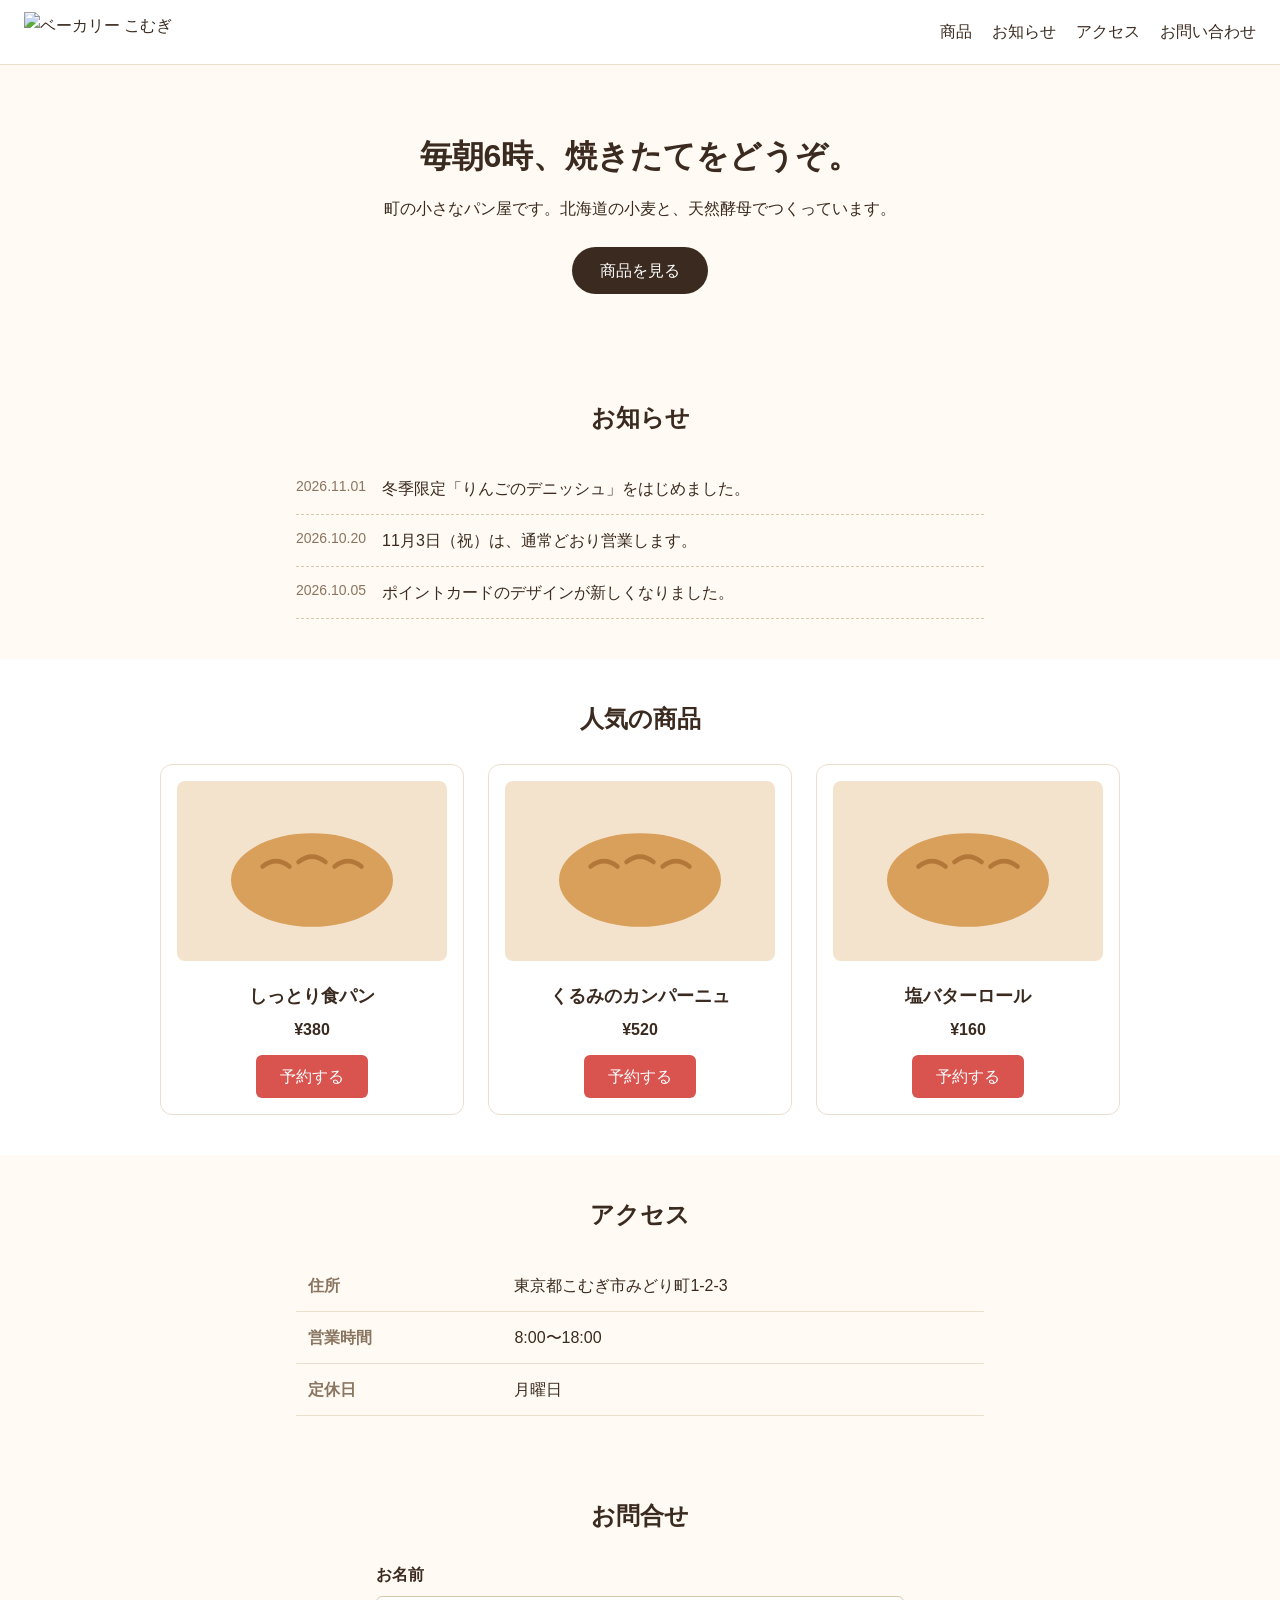
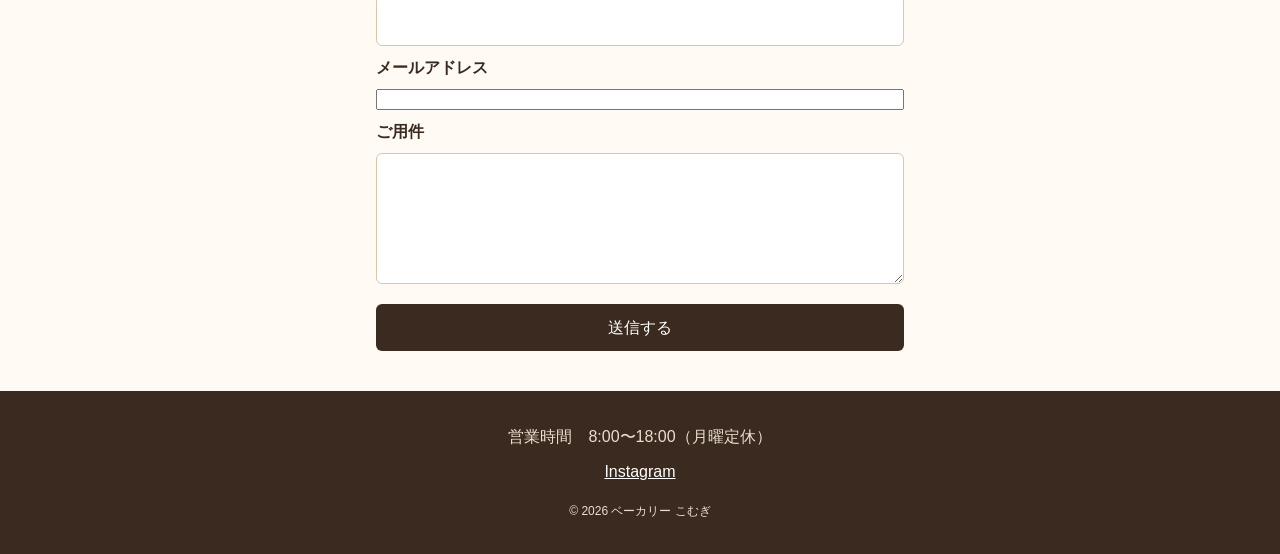
==== 20261106/index.html @ 6bb955ef "261106 受け取ったまま" ====
<!DOCTYPE html>
<html lang="ja">
<head>
  <meta charset="UTF-8">
  <meta name="viewport" content="width=device-width, initial-scale=1.0">
  <title>Document</title>
  <link rel="stylesheet" href="css/style.css">
</head>
<body>
  <header class="site-header">
    <img class="site-header__logo" src="images/logo.svg" alt="ベーカリー こむぎ">
    <nav>
      <ul class="site-header__nav">
        <li><a class="site-header__link" href="#products">商品</a></li>
        <li><a class="site-header__link" href="#news">お知らせ</a></li>
        <li><a class="site-header__link" href="#acess">アクセス</a></li>
        <li><a class="site-header__link" href="#contact">お問い合わせ</a></li>
      </ul>
    </nav>
  </header>

  <div class="hero">
    <h1 class="hero__title">毎朝6時、焼きたてをどうぞ。</h1>
    <p class="hero__text">町の小さなパン屋です。北海道の小麦と、天然酵母でつくっています。</p>
    <a class="hero__button" href="#products">商品を見る</a>
  </div>

  <section class="news" id="news">
    <h2 class="section-title">お知らせ</h2>
    <ul class="newsList">
      <li class="newsList-item"><span class="date">2026.11.01</span><span class="text">冬季限定「りんごのデニッシュ」をはじめました。</span></li>
      <li class="newsList-item"><span class="date">2026.10.20</span><span class="text">11月3日（祝）は、通常どおり営業します。</span></li>
      <li class="newsList-item"><span class="date">2026.10.05</span><span class="text">ポイントカードのデザインが新しくなりました。</span></li>
    </ul>
  </section>

  <section class="products" id="products">
    <h2 class="section-title">人気の商品</h2>
    <div class="products__list">
      <div class="product-card">
        <img class="product-card__image" src="img/bread.svg">
        <h3 class="product-card__name">しっとり食パン</h3>
        <p class="product-card__price">¥380</p>
        <a class="product-card__button" href="#contact">予約する</a>
      </div>
      <div class="product-card">
        <img class="product-card__image" src="img/bread.svg">
        <h3 class="product-card__name">くるみのカンパーニュ</h3>
        <p class="product-card__price">¥520</p>
        <a class="product-card__button" href="#contact">予約する</a>
      </div>
      <div class="product-card">
        <img class="product-card__image" src="img/bread.svg">
        <h3 class="product-card__name">塩バターロール</h3>
        <p class="product-card__price">¥160</p>
        <a class="product-card__button" href="#contact">予約する</a>
      </div>
    </div>
    </div>
  </section>

  <section class="access" id="access">
    <h2 class="section-title">アクセス</h2>
    <table class="access__table">
      <tr><th>住所</th><td>東京都こむぎ市みどり町1-2-3</td></tr>
      <tr><th>営業時間</th><td>8:00〜18:00</td></tr>
      <tr><th>定休日</th><td>月曜日</td></tr>
    </table>
  </section>

  <section class="contact" id="contact">
    <h2 class="section-title">お問合せ</h2>
    <form class="contact__form">
      <label class="contact__label" for="name">お名前</label>
      <input class="contact__input" type="text" id="username" name="name">
      <label class="contact__label" for="email">メールアドレス</label>
      <input type="email" id="email" name="email">
      <label class="contact__label" for="message">ご用件</label>
      <textarea class="contact__input" id="message" name="message" rows="4"></textarea>
      <button class="contact__button" type="submit">送信する</button>
    </form>
  </section>

  <footer class="site-footer">
    <p class="site-footer__hours">営業時間　8:00〜18:00（月曜定休）</p>
    <a class="site-footer__link" href="">Instagram</a>
    <p class="site-footer__copy">© 2026 ベーカリー こむぎ</p>
  </footer>
</body>
</html>
---- 20261106/css/style.css ----
/* ベーカリー こむぎ */
* {
  box-sizing: border-box;
}

body {
  margin: 0;
  font-family: sans-serif;
  color: #3a2a1f;
  background: #fffaf3;
  line-height: 1.7;
}

/* ===== ヘッダー ===== */
.site-header {
  display: flex;
  justify-content: space-between;
  align-items: center;
  padding: 12px 24px;
  background: #fff;
  border-bottom: 1px solid #eadfce;
}

.site-header__logo {
  height: 40px;
}

.site-header__nav {
  display: flex;
  gap: 20px;
  margin: 0;
  padding: 0;
  list-style: none;
}

.site-header__link {
  color: #3a2a1f;
  text-decoration: none;
}

/* ===== メインビジュアル ===== */
.hero {
  width: 1100px;
  margin: 0 auto;
  padding: 64px 24px;
  text-align: center;
}

.hero__title {
  margin: 0 0 12px;
  font-size: 32px;
}

.hero__text {
  margin: 0 0 24px;
}

.hero__button {
  display: inline-block;
  padding: 10px 28px;
  border-radius: 999px;
  background: #3a2a1f;
  color: #fff;
  text-decoration: none;
}

/* ===== 見出し ===== */
.section-title {
  margin: 0 0 24px;
  font-size: 24px;
  text-align: center;
}

/* ===== お知らせ ===== */
.news {
  max-width: 720px;
  margin: 0 auto;
  padding: 40px 16px;
}

.newsList {
  margin: 0;
  padding: 0;
  list-style: none;
}

.newsList-item {
  display: flex;
  gap: 16px;
  padding: 12px 0;
  border-bottom: 1px dashed #d8c7ae;
}

.date {
  color: #8a7560;
  font-size: 14px;
}

/* ===== 商品 ===== */
.products {
  padding: 40px 16px;
  background: #fff;
}

.products__list {
  display: flex;
  gap: 24px;
  max-width: 960px;
  margin: 0 auto;
}

.product-card {
  flex: 1;
  padding: 16px;
  border: 1px solid #eadfce;
  border-radius: 12px;
  text-align: center;
}

.product-card__image {
  width: 100%;
  border-radius: 8px;
}

.product-card__name {
  margin: 12px 0 4px;
  font-size: 18px;
}

.product-card__price {
  margin: 0 0 12px;
  font-weight: bold;
}

.products .product-card .product-card__button {
  display: inline-block;
  padding: 8px 24px;
  border-radius: 6px;
  background: #d9534f;
  color: #fff;
  text-decoration: none;
}

.product-card__button:hover {
  background: #a63f2c;
}

/* ===== アクセス ===== */
.access {
  max-width: 720px;
  margin: 0 auto;
  padding: 40px 16px;
}

.access__table {
  width: 100%;
  border-collapse: collapse;
}

.access__table th,
.access__table td {
  padding: 12px;
  border-bottom: 1px solid #eadfce;
  text-align: left;
}

.access__table th {
  width: 30%;
  color: #8a7560;
}

/* ===== お問い合わせ ===== */
.contact {
  max-width: 560px;
  margin: 0 auto;
  padding: 40px 16px;
}

.contact__form {
  display: grid;
  gap: 8px;
}

.contact__label {
  font-weight: bold;
}

.contact__input {
  padding: 10px;
  border: 1px solid #d8c7ae;
  border-radius: 6px;
  font: inherit;
}

.contact__input:focus {
  outline: 3px solid #c8553d;
}

.contact__button {
  margin-top: 12px;
  padding: 10px;
  border: none;
  border-radius: 6px;
  background: #3a2a1f;
  color: #fff;
  font: inherit;
}

/* ===== フッター ===== */
.site-footer {
  padding: 32px 16px;
  background: #3a2a1f;
  color: #eadfce;
  text-align: center;
}

.site-footer__hours {
  margin: 0 0 8px;
}

.site-footer__link {
  color: #fff;
}

.site-footer__copy {
  margin: 16px 0 0;
  font-size: 12px;
}

@media (max-width: 600px) {
  .site-header {
    flex-direction: column;
    gap: 8px;
  }

  .products__list {
    flex-direction: column;
  }
}
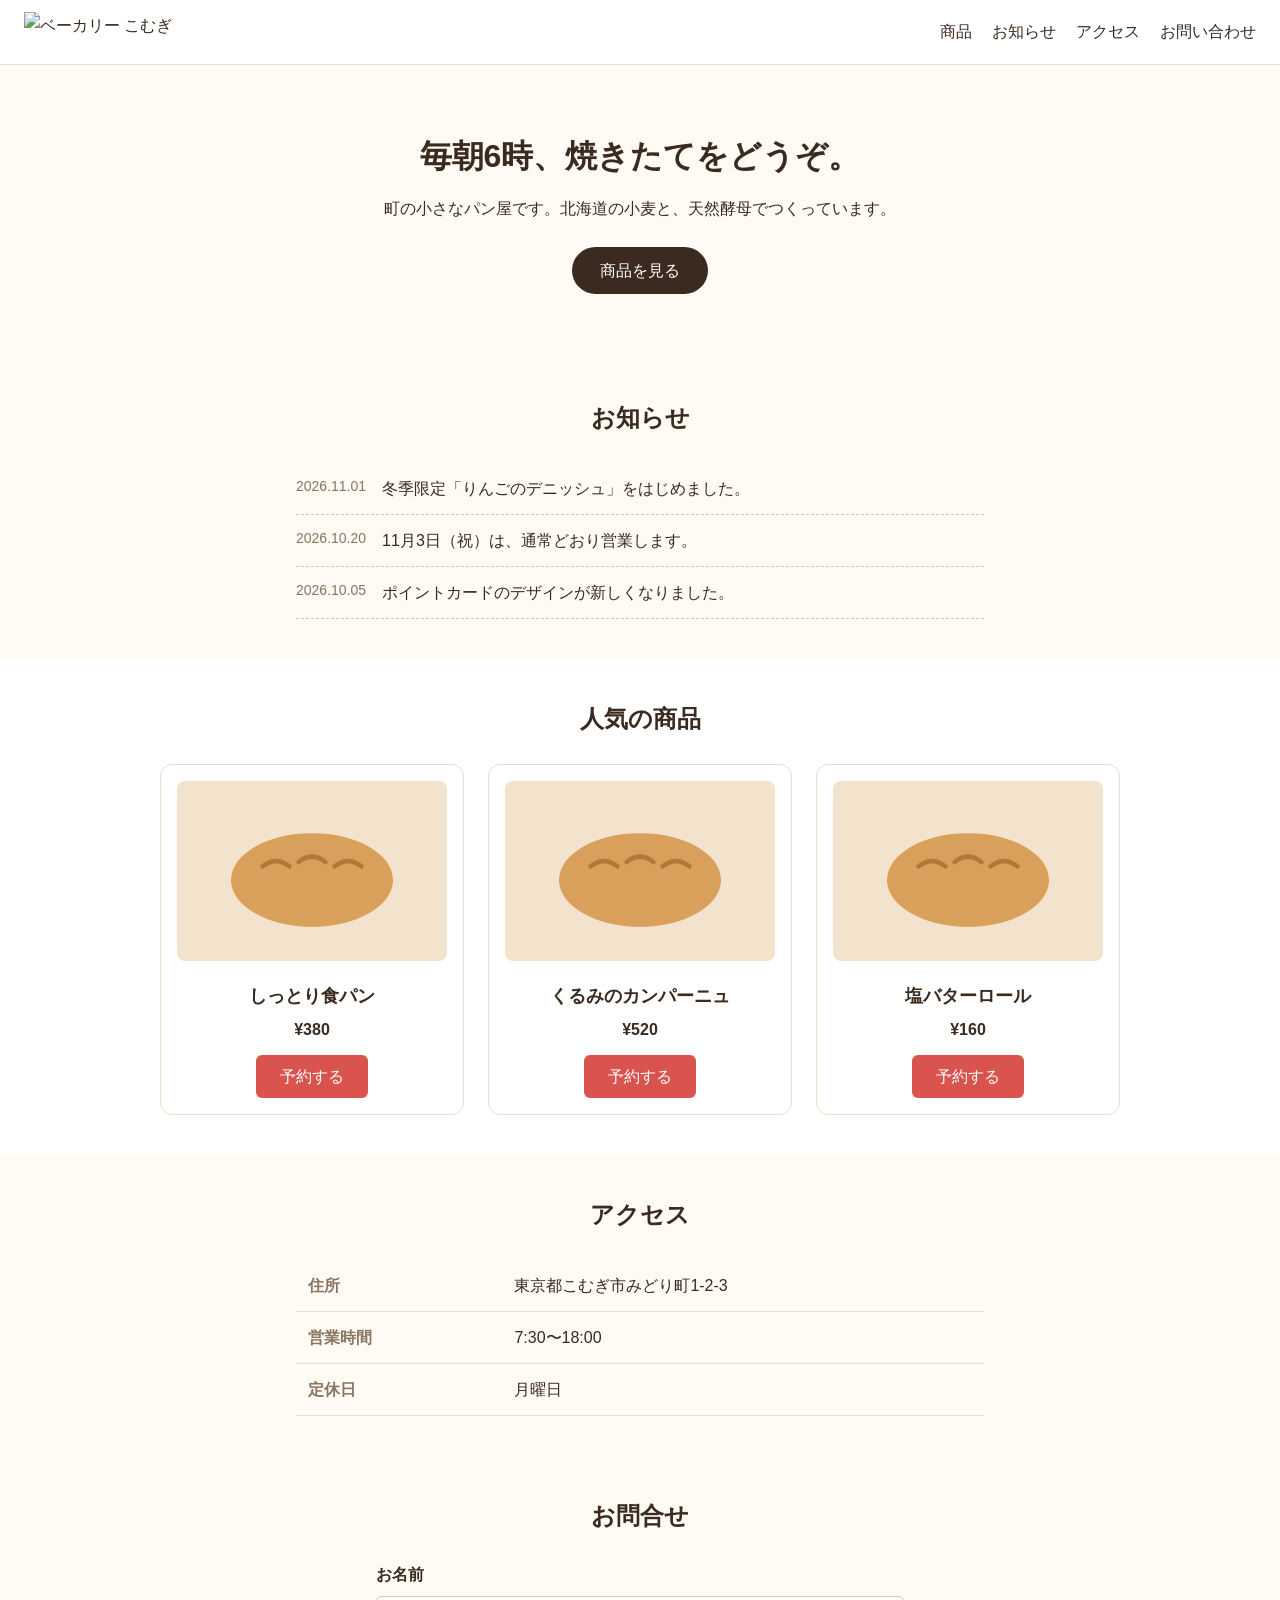
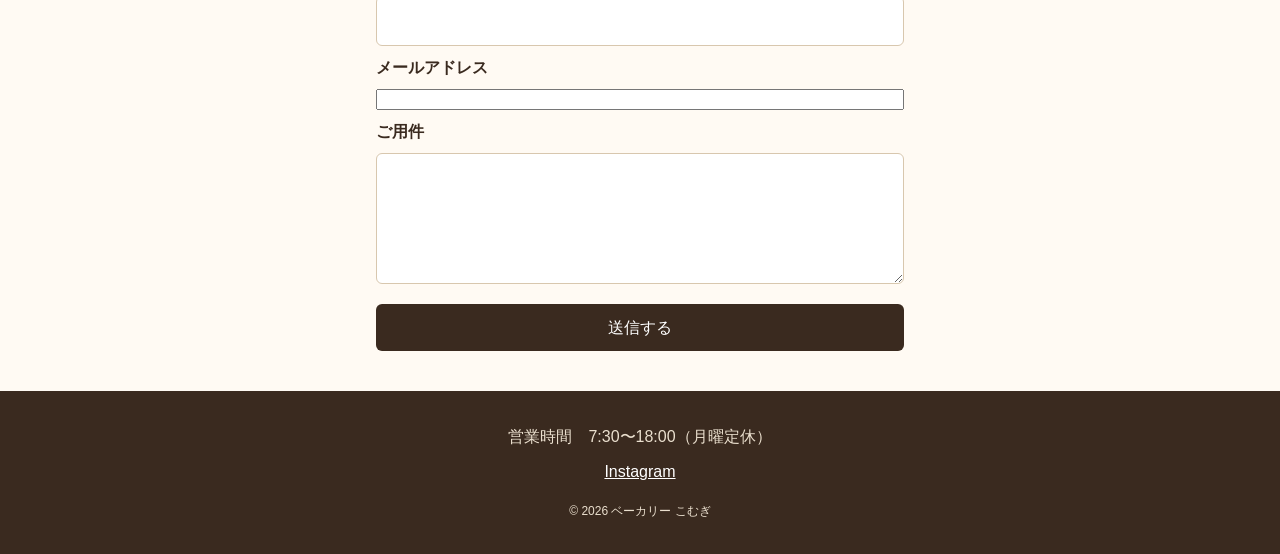
==== commit 97a509ca: "KMG-101" ====
--- a/20261106/index.html
+++ b/20261106/index.html
@@ -63,7 +63,7 @@
     <h2 class="section-title">アクセス</h2>
     <table class="access__table">
       <tr><th>住所</th><td>東京都こむぎ市みどり町1-2-3</td></tr>
-      <tr><th>営業時間</th><td>8:00〜18:00</td></tr>
+      <tr><th>営業時間</th><td>7:30〜18:00</td></tr>
       <tr><th>定休日</th><td>月曜日</td></tr>
     </table>
   </section>
@@ -82,7 +82,7 @@
   </section>
 
   <footer class="site-footer">
-    <p class="site-footer__hours">営業時間　8:00〜18:00（月曜定休）</p>
+    <p class="site-footer__hours">営業時間　7:30〜18:00（月曜定休）</p>
     <a class="site-footer__link" href="">Instagram</a>
     <p class="site-footer__copy">© 2026 ベーカリー こむぎ</p>
   </footer>
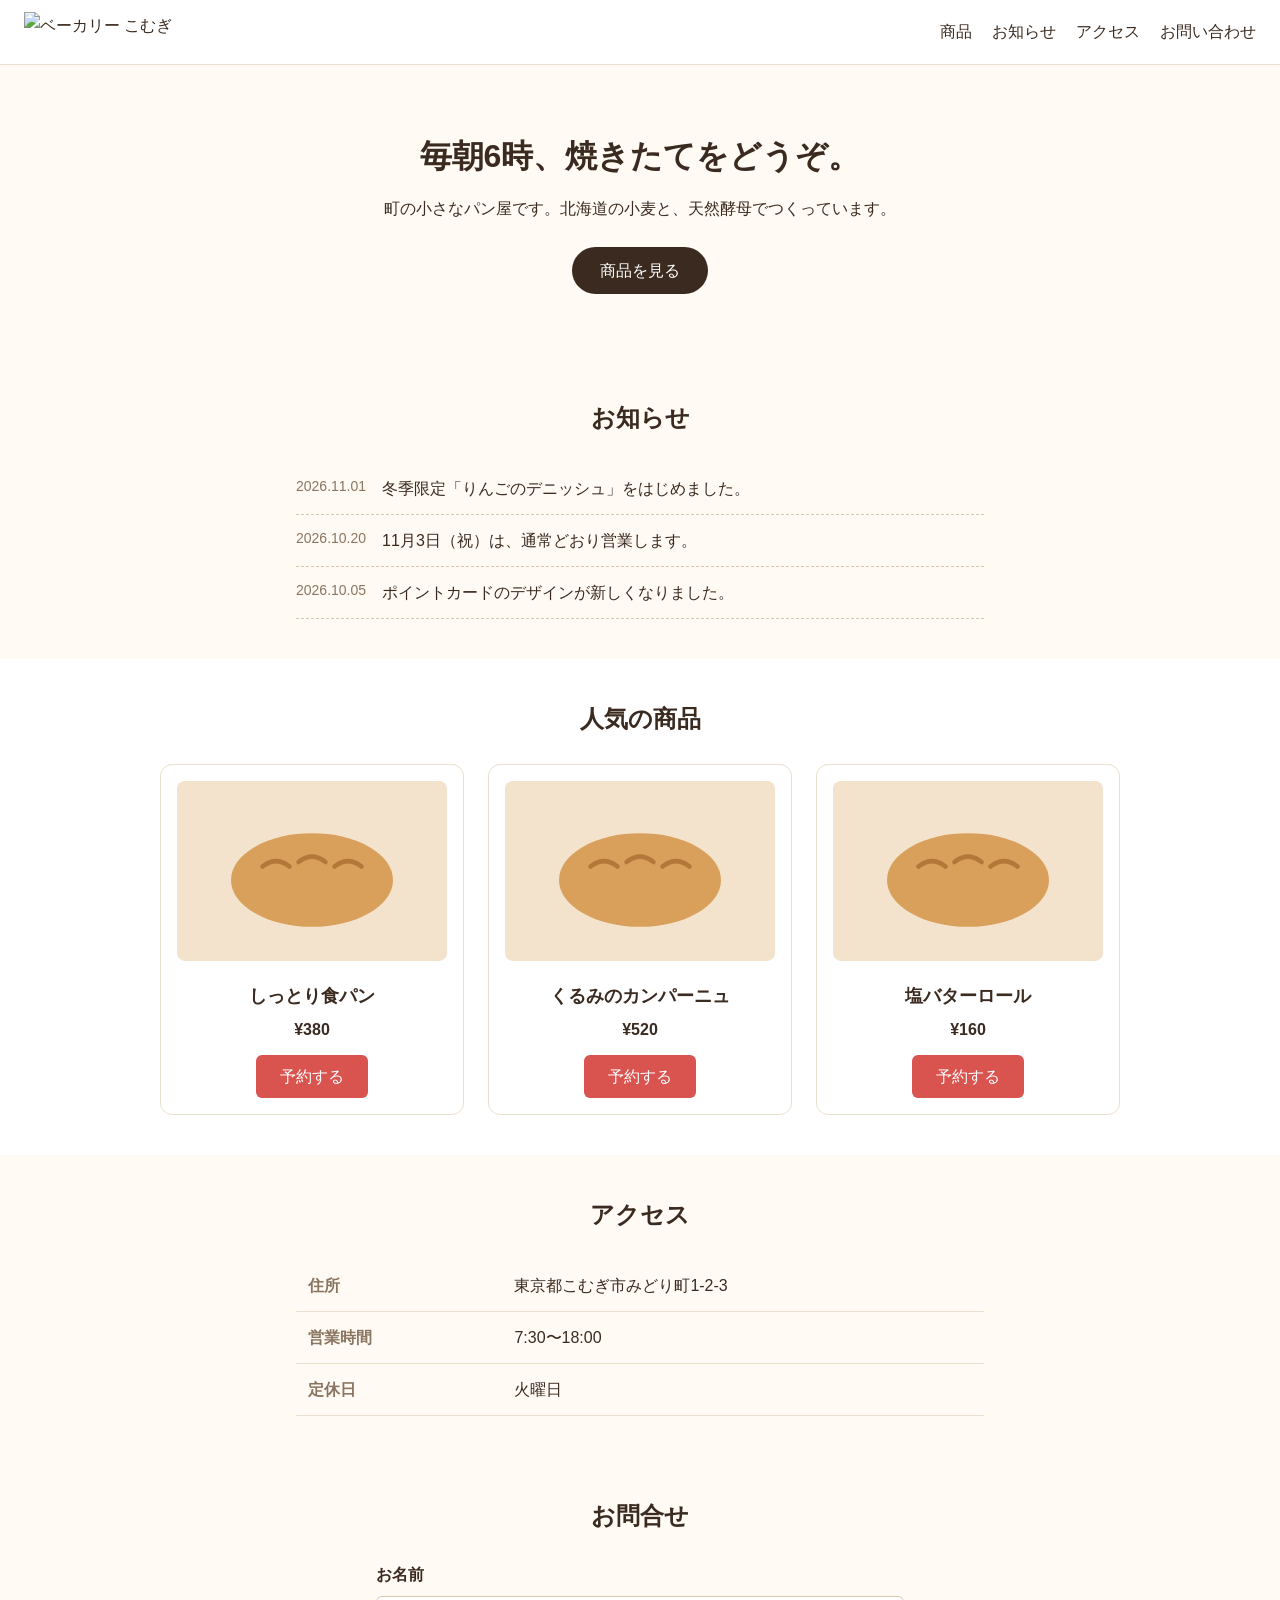
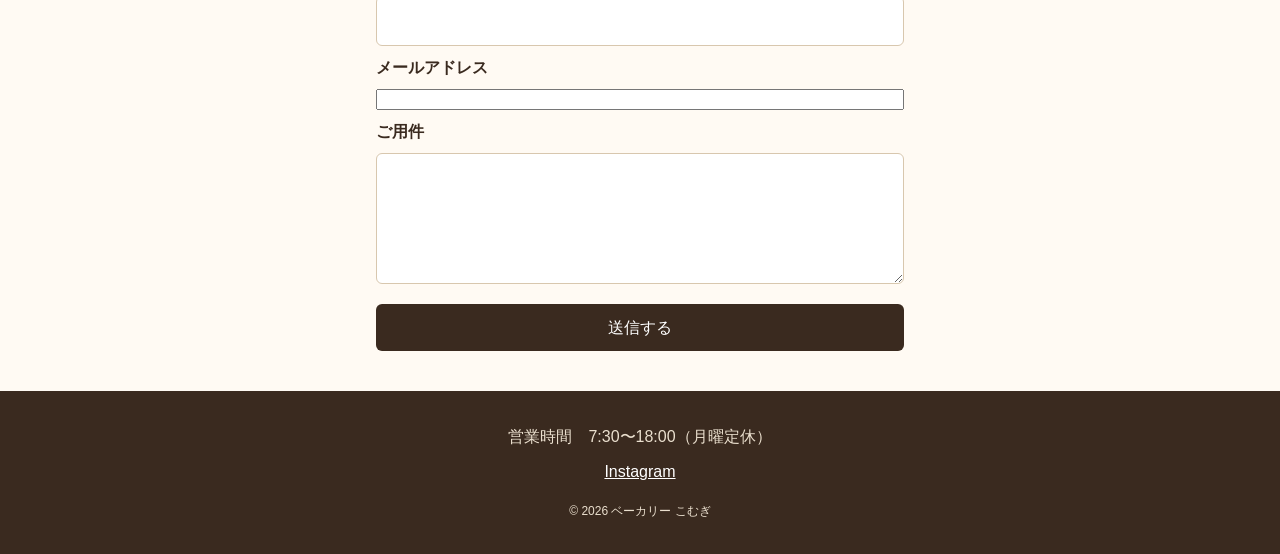
==== commit 2ffe1418: "KMG-111" ====
--- a/20261106/index.html
+++ b/20261106/index.html
@@ -8,12 +8,12 @@
 </head>
 <body>
   <header class="site-header">
-    <img class="site-header__logo" src="images/logo.svg" alt="ベーカリー こむぎ">
+    <img class="site-header__logo" src="imag/logo.svg" alt="ベーカリー こむぎ">
     <nav>
       <ul class="site-header__nav">
         <li><a class="site-header__link" href="#products">商品</a></li>
         <li><a class="site-header__link" href="#news">お知らせ</a></li>
-        <li><a class="site-header__link" href="#acess">アクセス</a></li>
+        <li><a class="site-header__link" href="#access">アクセス</a></li>
         <li><a class="site-header__link" href="#contact">お問い合わせ</a></li>
       </ul>
     </nav>
@@ -64,7 +64,7 @@
     <table class="access__table">
       <tr><th>住所</th><td>東京都こむぎ市みどり町1-2-3</td></tr>
       <tr><th>営業時間</th><td>7:30〜18:00</td></tr>
-      <tr><th>定休日</th><td>月曜日</td></tr>
+      <tr><th>定休日</th><td>火曜日</td></tr>
     </table>
   </section>
 
--- a/20261106/css/style.css
+++ b/20261106/css/style.css
@@ -40,7 +40,8 @@
 
 /* ===== メインビジュアル ===== */
 .hero {
-  width: 1100px;
+  width: 100%;
+  max-width: 1100px;
   margin: 0 auto;
   padding: 64px 24px;
   text-align: center;
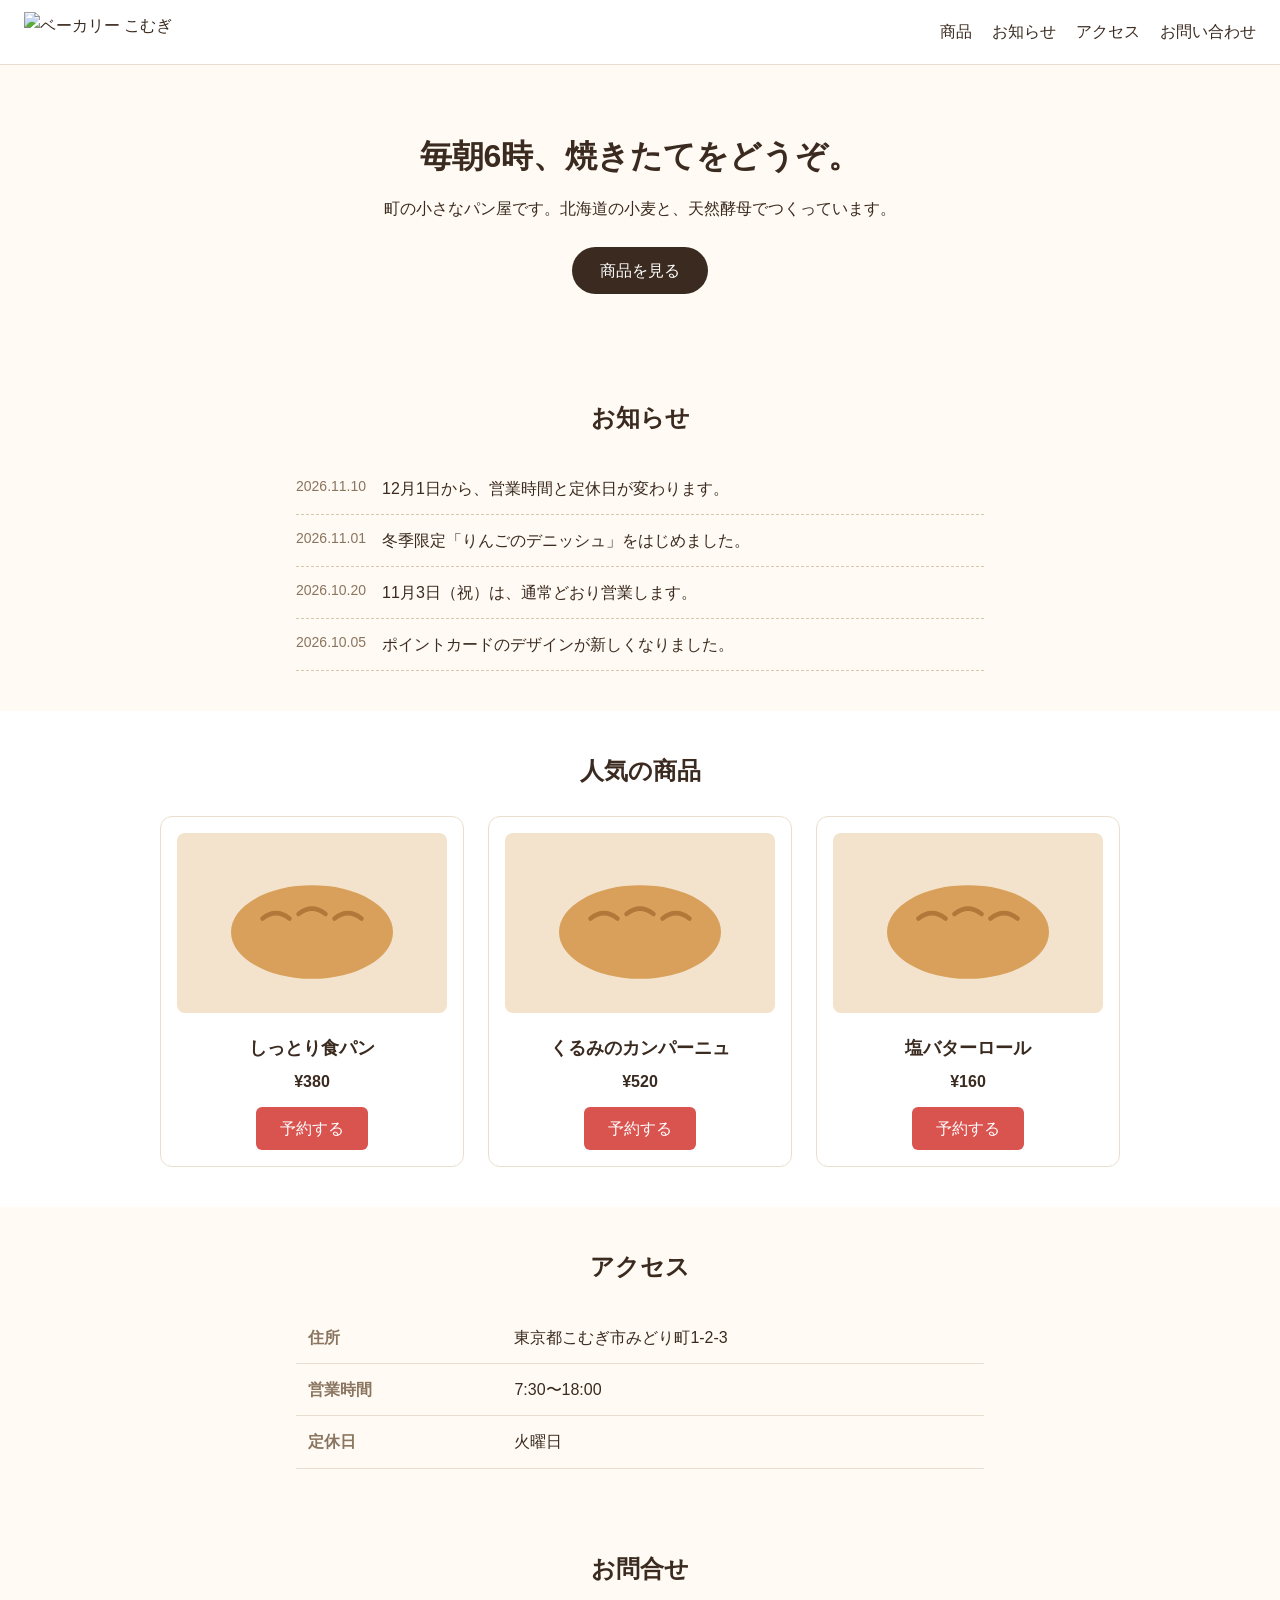
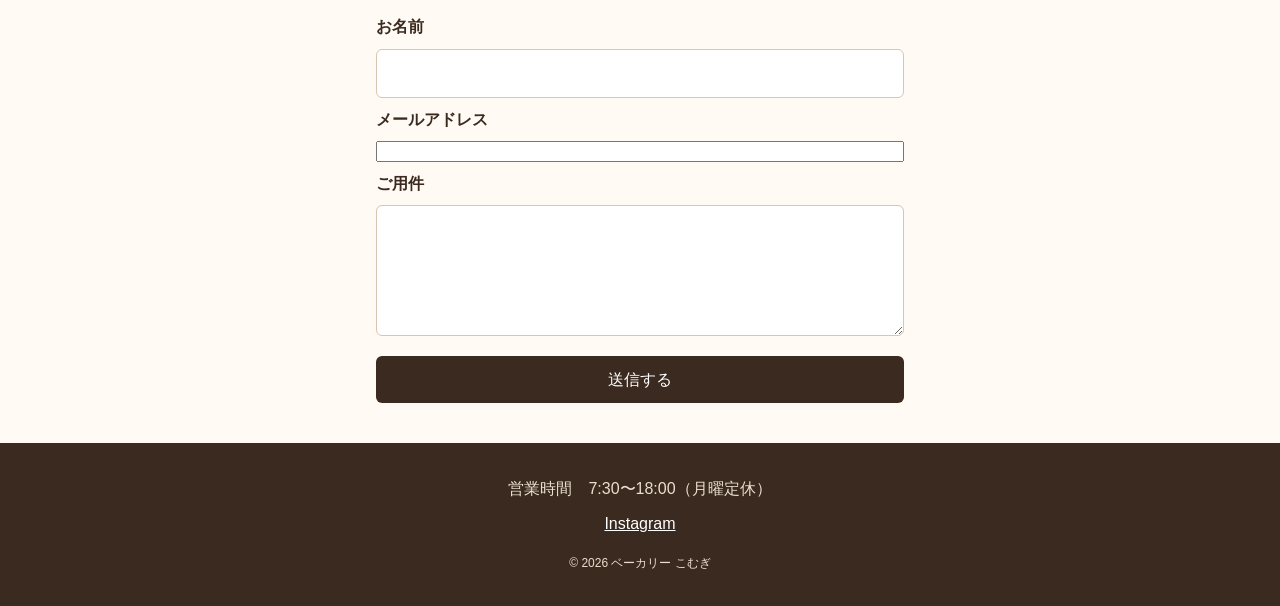
==== commit eb433ed6: "KMG-112" ====
--- a/20261106/index.html
+++ b/20261106/index.html
@@ -1,90 +1,109 @@
 <!DOCTYPE html>
 <html lang="ja">
+
 <head>
-  <meta charset="UTF-8">
-  <meta name="viewport" content="width=device-width, initial-scale=1.0">
-  <title>Document</title>
-  <link rel="stylesheet" href="css/style.css">
+    <meta charset="UTF-8">
+    <meta name="viewport" content="width=device-width, initial-scale=1.0">
+    <title>Document</title>
+    <link rel="stylesheet" href="css/style.css">
 </head>
+
 <body>
-  <header class="site-header">
-    <img class="site-header__logo" src="imag/logo.svg" alt="ベーカリー こむぎ">
-    <nav>
-      <ul class="site-header__nav">
-        <li><a class="site-header__link" href="#products">商品</a></li>
-        <li><a class="site-header__link" href="#news">お知らせ</a></li>
-        <li><a class="site-header__link" href="#access">アクセス</a></li>
-        <li><a class="site-header__link" href="#contact">お問い合わせ</a></li>
-      </ul>
-    </nav>
-  </header>
+    <header class="site-header">
+        <img class="site-header__logo" src="imag/logo.svg" alt="ベーカリー こむぎ">
+        <nav>
+            <ul class="site-header__nav">
+                <li><a class="site-header__link" href="#products">商品</a></li>
+                <li><a class="site-header__link" href="#news">お知らせ</a></li>
+                <li><a class="site-header__link" href="#access">アクセス</a></li>
+                <li><a class="site-header__link" href="#contact">お問い合わせ</a></li>
+            </ul>
+        </nav>
+    </header>
 
-  <div class="hero">
-    <h1 class="hero__title">毎朝6時、焼きたてをどうぞ。</h1>
-    <p class="hero__text">町の小さなパン屋です。北海道の小麦と、天然酵母でつくっています。</p>
-    <a class="hero__button" href="#products">商品を見る</a>
-  </div>
+    <div class="hero">
+        <h1 class="hero__title">毎朝6時、焼きたてをどうぞ。</h1>
+        <p class="hero__text">町の小さなパン屋です。北海道の小麦と、天然酵母でつくっています。</p>
+        <a class="hero__button" href="#products">商品を見る</a>
+    </div>
 
-  <section class="news" id="news">
-    <h2 class="section-title">お知らせ</h2>
-    <ul class="newsList">
-      <li class="newsList-item"><span class="date">2026.11.01</span><span class="text">冬季限定「りんごのデニッシュ」をはじめました。</span></li>
-      <li class="newsList-item"><span class="date">2026.10.20</span><span class="text">11月3日（祝）は、通常どおり営業します。</span></li>
-      <li class="newsList-item"><span class="date">2026.10.05</span><span class="text">ポイントカードのデザインが新しくなりました。</span></li>
-    </ul>
-  </section>
+    <section class="news" id="news">
+        <h2 class="section-title">お知らせ</h2>
+        <ul class="newsList">
+            <li class="newsList-item">
+                <span class="date">2026.11.10</span>
+                <span class="text">12月1日から、営業時間と定休日が変わります。</span>
+                </li>
+            <li class="newsList-item"><span class="date">2026.11.01</span><span
+                    class="text">冬季限定「りんごのデニッシュ」をはじめました。</span></li>
+            <li class="newsList-item"><span class="date">2026.10.20</span><span
+                    class="text">11月3日（祝）は、通常どおり営業します。</span></li>
+            <li class="newsList-item"><span class="date">2026.10.05</span><span
+                    class="text">ポイントカードのデザインが新しくなりました。</span></li>
+        </ul>
+    </section>
 
-  <section class="products" id="products">
-    <h2 class="section-title">人気の商品</h2>
-    <div class="products__list">
-      <div class="product-card">
-        <img class="product-card__image" src="img/bread.svg">
-        <h3 class="product-card__name">しっとり食パン</h3>
-        <p class="product-card__price">¥380</p>
-        <a class="product-card__button" href="#contact">予約する</a>
-      </div>
-      <div class="product-card">
-        <img class="product-card__image" src="img/bread.svg">
-        <h3 class="product-card__name">くるみのカンパーニュ</h3>
-        <p class="product-card__price">¥520</p>
-        <a class="product-card__button" href="#contact">予約する</a>
-      </div>
-      <div class="product-card">
-        <img class="product-card__image" src="img/bread.svg">
-        <h3 class="product-card__name">塩バターロール</h3>
-        <p class="product-card__price">¥160</p>
-        <a class="product-card__button" href="#contact">予約する</a>
-      </div>
-    </div>
-    </div>
-  </section>
+    <section class="products" id="products">
+        <h2 class="section-title">人気の商品</h2>
+        <div class="products__list">
+            <div class="product-card">
+                <img class="product-card__image" src="img/bread.svg">
+                <h3 class="product-card__name">しっとり食パン</h3>
+                <p class="product-card__price">¥380</p>
+                <a class="product-card__button" href="#contact">予約する</a>
+            </div>
+            <div class="product-card">
+                <img class="product-card__image" src="img/bread.svg">
+                <h3 class="product-card__name">くるみのカンパーニュ</h3>
+                <p class="product-card__price">¥520</p>
+                <a class="product-card__button" href="#contact">予約する</a>
+            </div>
+            <div class="product-card">
+                <img class="product-card__image" src="img/bread.svg">
+                <h3 class="product-card__name">塩バターロール</h3>
+                <p class="product-card__price">¥160</p>
+                <a class="product-card__button" href="#contact">予約する</a>
+            </div>
+        </div>
+        </div>
+    </section>
 
-  <section class="access" id="access">
-    <h2 class="section-title">アクセス</h2>
-    <table class="access__table">
-      <tr><th>住所</th><td>東京都こむぎ市みどり町1-2-3</td></tr>
-      <tr><th>営業時間</th><td>7:30〜18:00</td></tr>
-      <tr><th>定休日</th><td>火曜日</td></tr>
-    </table>
-  </section>
+    <section class="access" id="access">
+        <h2 class="section-title">アクセス</h2>
+        <table class="access__table">
+            <tr>
+                <th>住所</th>
+                <td>東京都こむぎ市みどり町1-2-3</td>
+            </tr>
+            <tr>
+                <th>営業時間</th>
+                <td>7:30〜18:00</td>
+            </tr>
+            <tr>
+                <th>定休日</th>
+                <td>火曜日</td>
+            </tr>
+        </table>
+    </section>
 
-  <section class="contact" id="contact">
-    <h2 class="section-title">お問合せ</h2>
-    <form class="contact__form">
-      <label class="contact__label" for="name">お名前</label>
-      <input class="contact__input" type="text" id="username" name="name">
-      <label class="contact__label" for="email">メールアドレス</label>
-      <input type="email" id="email" name="email">
-      <label class="contact__label" for="message">ご用件</label>
-      <textarea class="contact__input" id="message" name="message" rows="4"></textarea>
-      <button class="contact__button" type="submit">送信する</button>
-    </form>
-  </section>
+    <section class="contact" id="contact">
+        <h2 class="section-title">お問合せ</h2>
+        <form class="contact__form">
+            <label class="contact__label" for="name">お名前</label>
+            <input class="contact__input" type="text" id="username" name="name">
+            <label class="contact__label" for="email">メールアドレス</label>
+            <input type="email" id="email" name="email">
+            <label class="contact__label" for="message">ご用件</label>
+            <textarea class="contact__input" id="message" name="message" rows="4"></textarea>
+            <button class="contact__button" type="submit">送信する</button>
+        </form>
+    </section>
 
-  <footer class="site-footer">
-    <p class="site-footer__hours">営業時間　7:30〜18:00（月曜定休）</p>
-    <a class="site-footer__link" href="">Instagram</a>
-    <p class="site-footer__copy">© 2026 ベーカリー こむぎ</p>
-  </footer>
+    <footer class="site-footer">
+        <p class="site-footer__hours">営業時間　7:30〜18:00（月曜定休）</p>
+        <a class="site-footer__link" href="">Instagram</a>
+        <p class="site-footer__copy">© 2026 ベーカリー こむぎ</p>
+    </footer>
 </body>
-</html>
+
+</html>
